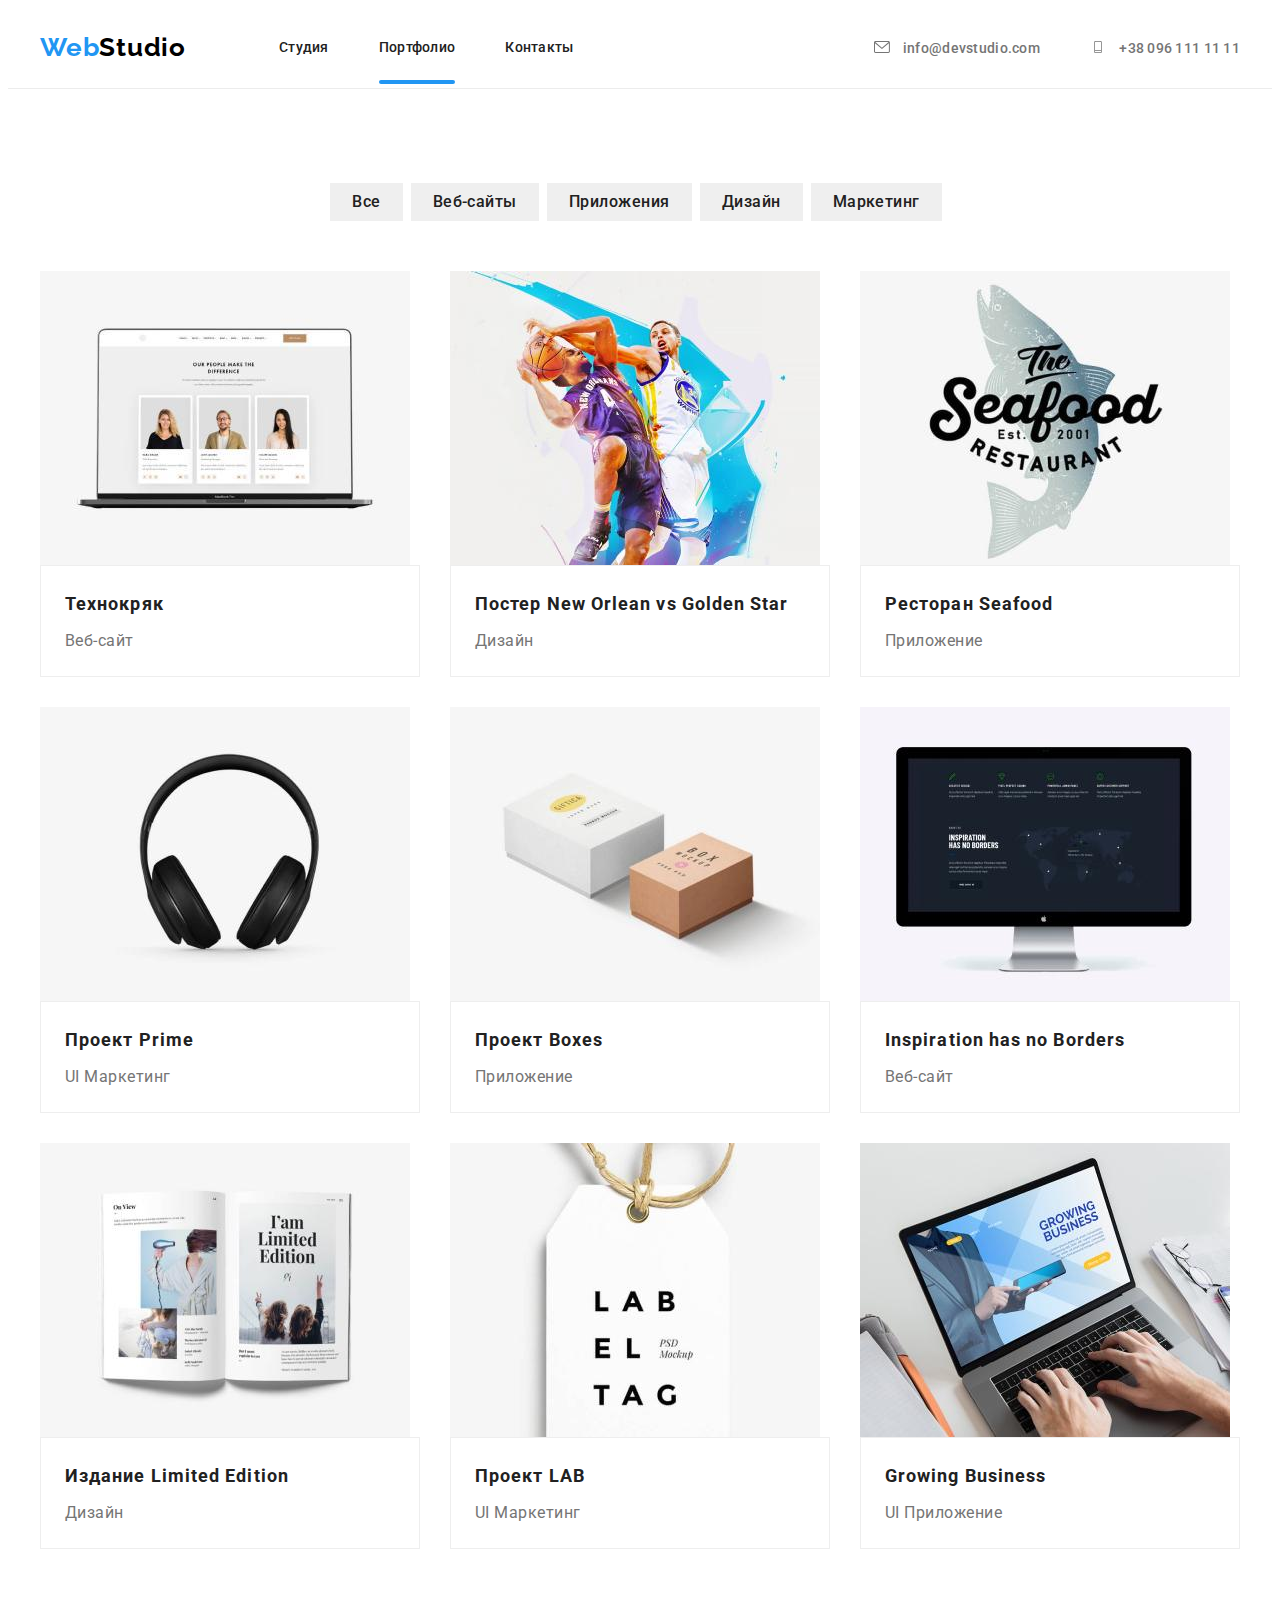
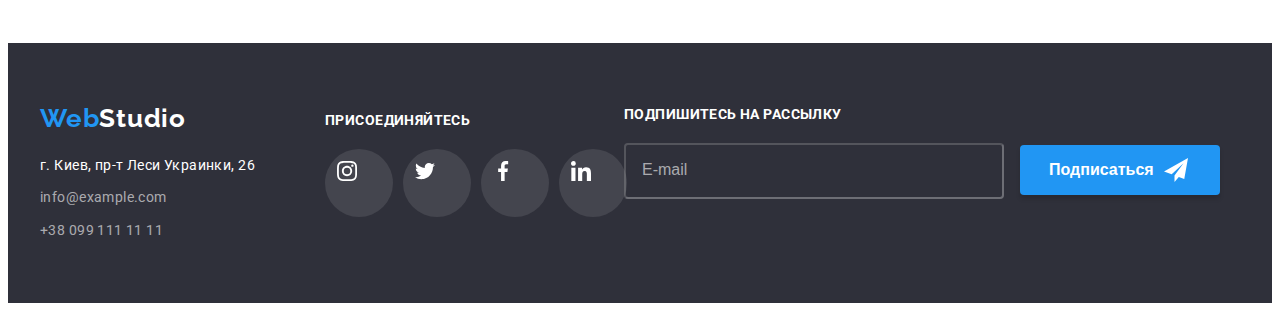
==== portfolio.html @ b55950e6 "hw6-1st-try" ====
<!DOCTYPE html>
<html lang="en">

<head>
  <meta charset="UTF-8" />
  <meta http-equiv="X-UA-Compatible" content="IE=edge" />
  <meta name="viewport" content="width=device-width, initial-scale=1.0" />
  <title>Document</title>
  <link rel="preconnect" href="https://fonts.googleapis.com" />
  <link href="https://fonts.googleapis.com/css2?family=Raleway:wght@700&family=Roboto:wght@400;500;700;900&display=swap"
    rel="stylesheet" />
  <link rel="stylesheet" href="https://cdnjs.cloudflare.com/ajax/libs/modern-normalize/1.1.0/modern-normalize.min.css"
    integrity="sha512-wpPYUAdjBVSE4KJnH1VR1HeZfpl1ub8YT/NKx4PuQ5NmX2tKuGu6U/JRp5y+Y8XG2tV+wKQpNHVUX03MfMFn9Q=="
    crossorigin="anonymous" referrerpolicy="no-referrer" />
  <link rel="stylesheet" href="css/styles.css" />
</head>

<body>
  <header class="header">
    <div class="container header-container portfolio-header-container">
      <a class="header-logo link" href="" lang="en">
        <span class="header-accent">Web</span>Studio</a>
      <nav class="header-nav link">
        <ul class="list menu-list">
          <li class="menu-item">
            <a class="menu-link link" href="index.html">Студия</a>
          </li>
          <li class="menu-item">
            <a class="menu-link menu-link-active link" href="portfolio.html">Портфолио</a>
          </li>
          <li class="menu-item">
            <a class="menu-link link" href="">Контакты</a>
          </li>
        </ul>
      </nav>
      <ul class="header-contacts list">
        <li class="header-contact">
          <a class="header-mail link" href="mailto:info@devstudio.com" class="contacts-link">
            <svg class="contact-icon mail-icon" width="16" height="12">
              <use href="./img/sprite-sd.svg#icon-envelope"></use>
            </svg>
            info@devstudio.com
          </a>
        </li>
        <li class="header-contact">
          <a class="header-tel link" href="tel:+380961111111" class="contacts-link">
            <svg class="contact-icon" width="16" height="12">
              <use href="./img/sprite-sd.svg#icon-cell"></use>
            </svg>
            +38 096 111 11 11
          </a>
        </li>
      </ul>
    </div>
  </header>
  <main>
    <section class="info-section">
      <div class="container">
        <ul class="btn-list list">
          <li class="btn-menu-list">
            <button class="button btn-list-item">Все</button>
          </li>
          <li class="btn-menu-list">
            <button class="button btn-list-item">Веб-сайты</button>
          </li>
          <li class="btn-menu-list">
            <button class="button btn-list-item">Приложения</button>
          </li>
          <li class="btn-menu-list">
            <button class="button btn-list-item">Дизайн</button>
          </li>
          <li class="btn-menu-list">
            <button class="button btn-list-item">Маркетинг</button>
          </li>
        </ul>

        <ul class="items-list list">
          <li class="offer-item">
            <div class="offer-item-overlay">
              <img src="./img/technokryak.jpg" alt="Технокряк" width="370" height="294" />
              <p class="offer-item-text">
                Технокряк это современная площадка распространения коронавируса. Компании используют эту платформу для
                цифрового
                шпионажа и атак на защищённые сервера конкурентов.
              </p>
            </div>
            <div class="item-text">
              <h3 class="list-item">Технокряк</h3>
              <p class="list-item-text">Веб-сайт</p>
            </div>
          </li>

          <li class="offer-item">
            <div class="offer-item-overlay">
              <img src="./img/poster.jpg" alt="Постер New Orlean vs Golden Star" width="370" height="294" />
              <p class="offer-item-text">
                Технокряк это современная площадка распространения коронавируса. Компании используют эту платформу для
                цифрового
                шпионажа и атак на защищённые сервера конкурентов.
              </p>
            </div>
            <div class="item-text">
              <h3 class="list-item">Постер New Orlean vs Golden Star</h3>
              <p class="list-item-text">Дизайн</p>
            </div>
          </li>

          <li class="offer-item">
            <div class="offer-item-overlay">
              <img src="./img/seafood.jpg" alt="Ресторан Seafood" width="370" height="294" />
              <p class="offer-item-text">
                Технокряк это современная площадка распространения коронавируса. Компании используют эту платформу для
                цифрового
                шпионажа и атак на защищённые сервера конкурентов.
              </p>
            </div>

            <div class="item-text">
              <h3 class="list-item">Ресторан Seafood</h3>
              <p class="list-item-text">Приложение</p>
            </div>
          </li>

          <li class="offer-item">
            <div class="offer-item-overlay">
              <img src="./img/prime.jpg" alt="Проект Prime" width="370" height="294" />
              <p class="offer-item-text">
                Технокряк это современная площадка распространения коронавируса. Компании используют эту платформу для
                цифрового
                шпионажа и атак на защищённые сервера конкурентов.
              </p>
            </div>
            <div class="item-text">
              <h3 class="list-item">Проект Prime</h3>
              <p class="list-item-text">UI Маркетинг</p>
            </div>
          </li>

          <li class="offer-item">
            <div class="offer-item-overlay">
              <img src="./img/boxes.jpg" alt="Проект Boxes" width="370" height="294" />
              <p class="offer-item-text">
                Технокряк это современная площадка распространения коронавируса. Компании используют эту платформу для
                цифрового
                шпионажа и атак на защищённые сервера конкурентов.
              </p>
            </div>
            <div class="item-text">
              <h3 class="list-item">Проект Boxes</h3>
              <p class="list-item-text">Приложение</p>
            </div>
          </li>



          <li class="offer-item">
            <div class="offer-item-overlay">
              <img src="./img/inspiration.jpg" alt="Inspiration has no Borders" width="370" height="294" />
              <p class="offer-item-text">
                Технокряк это современная площадка распространения коронавируса. Компании используют эту платформу для
                цифрового
                шпионажа и атак на защищённые сервера конкурентов.
              </p>
            </div>
            <div class="item-text">
              <h3 class="list-item">Inspiration has no Borders</h3>
              <p class="list-item-text">Веб-сайт</p>
            </div>
          </li>

          <li class="offer-item">
            <div class="offer-item-overlay">
              <img src="./img/edition.jpg" alt="Издание Limited Edition" width="370" height="294" />
              <p class="offer-item-text">
                Технокряк это современная площадка распространения коронавируса. Компании используют эту платформу для
                цифрового
                шпионажа и атак на защищённые сервера конкурентов.
              </p>
            </div>
            <div class="item-text">
              <h3 class="list-item">Издание Limited Edition</h3>
              <p class="list-item-text">Дизайн</p>
            </div>
          </li>

          <li class="offer-item">
            <div class="offer-item-overlay">
              <img src="./img/lab.jpg" alt="Проект LAB" width="370" height="294" />
              <p class="offer-item-text">
                Технокряк это современная площадка распространения коронавируса. Компании используют эту платформу для
                цифрового
                шпионажа и атак на защищённые сервера конкурентов.
              </p>
            </div>
            <div class="item-text">
              <h3 class="list-item">Проект LAB</h3>
              <p class="list-item-text">UI Маркетинг</p>
            </div>
          </li>
          <li class="offer-item">
            <div class="offer-item-overlay">
              <img src="./img/business.jpg" alt="Growing Business" width="370" height="294" />
              <p class="offer-item-text">
                Технокряк это современная площадка распространения коронавируса. Компании используют эту платформу для
                цифрового
                шпионажа и атак на защищённые сервера конкурентов.
              </p>
            </div>
            <div class="item-text">
              <h3 class="list-item">Growing Business</h3>
              <p class="list-item-text">UI Приложение</p>
            </div>
          </li>
        </ul>
      </div>
    </section>
  </main>

  <footer class="footer">
    <div class="container footer-info">
      <div class="footer-connect">
        <a class="footer-logo link" href="" lang="en">
          <span class="footer-accent">Web</span>Studio</a>
        <address class="contacts-address">
          <ul class="list">
            <li class="connect-item">
              <a class="footer-address link" href="https://goo.gl/maps/JnVJ7oRj71nepejRA" target="_blank"
                rel="noreferrer noopener">
                г. Киев, пр-т Леси Украинки, 26
              </a>
            </li>
            <li class="connect-item">
              <a class="footer-mail link" href="mailto:info@example.com">
                info@example.com
              </a>
            </li>
            <li class="connect-item">
              <a class="footer-tel link" href="tel:+380991111111">
                +38 099 111 11 11
              </a>
            </li>
          </ul>
        </address>
      </div>
      <div class="social-links">
        <h3 class="social-links-text">Присоединяйтесь</h3>
        <ul class="social-link-list list">
          <li class="social-link-item">
            <a href="" class="social-link" target="_blank" rel="noopener noreferrer">
              <svg class="social-link-icon" width="44" height="44">
                <use href="./img/sprite-sd.svg#icon-instagram"></use>
              </svg>
            </a>
          </li>
          <li class="social-link-item">
            <a href="" class="social-link" target="_blank" rel="noopener noreferrer">
              <svg class="social-link-icon" width="44" height="44">
                <use href="./img/sprite-sd.svg#icon-twitter"></use>
              </svg>
            </a>
          </li>
          <li class="social-link-item">
            <a href="" class="social-link" target="_blank" rel="noopener noreferrer">
              <svg class="social-link-icon" width="44" height="44">
                <use href="./img/sprite-sd.svg#icon-facebook"></use>
              </svg>
            </a>
          </li>
          <li class="social-link-item">
            <a href="" class="social-link" target="_blank" rel="noopener noreferrer">
              <svg class="social-link-icon" width="44" height="44">
                <use href="./img/sprite-sd.svg#icon-linkedin"></use>
              </svg>
            </a>
          </li>
        </ul>
      </div>

      <form action="" class="signup-form">
        <p class="signup">Подпишитесь на рассылку</p>
        <span class="signup-email">
          <label class="">
            <input type="email" class="signup-email-data" name="user-signup-email" placeholder="E-mail"
              pattern="([A-z0-9_.-]{1,})@([A-z0-9_.-]{1,}).([A-z]{2,8})" title="Введите mail@mail.com">

            <button type="submit" class="signup-btn">
              Подписаться
              <svg class="submit-icon" width="24" height="24">
                <use href="./img/sprite-sd.svg#icon-icon-send"></use>
              </svg>
            </button>
          </label>
        </span>
      </form>

    </div>
  </footer>
</body>

</html>
---- css/styles.css ----
:root {
  --header-color: #ffffff;
  --header-logo-color: #000000;
  --header-text-color: #212121;
  --title-color: #212121;
  --text-color: #757575;
  --footer-address-color: #ffffff;
  --footer-contacts-color: rgba(255, 255, 255, 0.6);
  --accent-color: #2196f3;
}

p, h1, h2, h3, h4, h5, h6 {
  margin: 0;
}

ul {
  margin: 0;
  padding: 0;
}

img {
  display: block;
}

button {
  cursor: pointer;
}

body {
  font-family: 'Roboto', sans-serif;
}

.container {
  width: 1200px;
  padding-left: 15px;
  padding-right: 15px;
  margin: 0 auto;
}

.list {
  list-style: none;
}

.link {
  text-decoration: none;
}

/*header*/

.header {
  background-color: var(--header-color);
  padding-top: 24px;
  padding-bottom: 25px;
  border-bottom: 1px solid;
  border-color: #ECECEC;
}

.header-portfolio {
  border-bottom: solid;
  border-color: #ECECEC;
  border-width: 1px;
}

.header-logo {
  font-family: Raleway;
  font-style: normal;
  font-weight: bold;
  font-size: 26px;
  line-height: 1.19;
  letter-spacing: 0.03em;
  color: var(--header-logo-color);
  margin-right: 93px;
  white-space: nowrap;
}

.header-accent {
  font-family: Raleway;
  font-style: normal;
  font-weight: bold;
  font-size: 26px;
  line-height: 1.19;
  letter-spacing: 0.03em;
  color: var(--accent-color);
}

.header-nav {
  display: flex;
  align-items: center;
}

.header-container {
  display: flex;
  align-items: center;
}

.menu-item:not(:last-child) {
margin-right: 50px;
}

.menu-item {
  position: relative;
}

.menu-link-active::after {
  content: '';
  position: absolute;
  background-color: var(--accent-color);
  width: 100%;
  height: 4px;
  border-radius: 2px;
  bottom: -28px;
  right: 0;
}

.menu-link {
  font-weight: 500;
  font-size: 14px;
  line-height: 1.14;
  letter-spacing: 0.02em;
  color: var(--title-color);
  transition: color 250ms cubic-bezier(0.4, 0, 0.2, 1);
}

.menu-list {
  font-weight: 500;
  font-size: 14px;
  line-height: 16px;
  letter-spacing: 0.02em;
  color: var(--header-text-color);
  display: flex;
}

.menu-link:hover,
.menu-link:focus {
  color: var(--accent-color);
}



.header-tel,
.header-mail {
  font-weight: 500;
  font-size: 14px;
  line-height: 1.14;
  letter-spacing: 0.02em;
  color: var(--text-color);
  transition: color 1250ms cubic-bezier(0.4, 0, 0.2, 1);
  
}

.header-tel:hover,
.header-tel:focus {
  color: var(--accent-color);
  cursor: pointer;
}

.header-mail:hover,
.header-mail:focus {
  color: var(--accent-color);
  cursor: pointer;
}

.contact-icon {
  margin-right: 10px;
  align-items: center;
}

.contact-icon {
  fill: var(--text-color);
  transition: fill  1250ms cubic-bezier(0.4, 0, 0.2, 1);
}

.header-mail:hover .contact-icon,
.header-mail:focus .contact-icon{
  fill: var(--accent-color);
}

.header-tel:hover .contact-icon,
.header-tel:focus .contact-icon{
  fill: var(--accent-color);
}

.header-contacts {
  display: inline-flex;
  margin-left: auto;
}

.header-contact:not(:last-child) {
  margin-right: 50px;
}

/*main-page*/

.hero-section {
  /* background-color: #2f303a; */
  align-items: center;
  padding-top: 200px;
  padding-bottom: 200px;
  max-width: 1600px;
  height: 600px;
  margin-left: auto;
  margin-right: auto;
  background-image: linear-gradient( rgba(47, 48, 58, 0.4), rgba(47, 48, 58, 0.4) ), url(../img/hero-bg.jpg);
  background-repeat: no-repeat;
  background-position: center;
  background-size: cover;
}

.hero-text {
  min-width: 696px;
  color: var(--header-color);
  font-weight: 900;
  font-size: 44px;
  line-height: 1.36;
  text-align: center;
  letter-spacing: 0.06em;
  text-transform: uppercase;
  width: 696px;
  display: block;
  margin: 0 auto;
  margin-bottom: 30px;
}

.hero-btn {
  font-weight: bold;
  font-size: 16px;
  line-height: 1.87;
  text-align: center;
  letter-spacing: 0.06em;
  border-radius: 4px;
  border-color: transparent;
  color: var(--header-color);
  background-color: var(--accent-color);
  min-Width: 200px;
  height: 50px;
  display: block;
  margin: 0 auto;
  transition: box-shadow 250ms cubic-bezier(0.4, 0, 0.2, 1);
}

.hero-btn:hover, .hero-btn:focus {
  box-shadow: 0px 4px 4px 0px rgba(0, 0, 0, 0.25); 
}

.button {cursor: pointer;}

/*advantage*/

.advantage {
  padding-top: 94px;
  padding-bottom: 94px;
  display: flex;
  }

.advantage-text {
  width: 270px;
  
  }

  .advantage-text:not(:last-child) {
  margin-right: 30px;
  }

.advantage-text-list {
  display: flex;
}

.advantage-detail {
  width: 270px;
  height: 120px;
  background-color: #F5F4FA;
  margin-bottom: 30px;
  display: flex;
  justify-content: center;
  align-items: center; 
  padding: 25px 100px 25px 100px;
}

.adv-detail-icon {
  display: flex;
  justify-content: center;
}

.advantage-item {
  font-weight: bold;
  font-size: 14px;
  line-height: 1.14;
  letter-spacing: 0.03em;
  text-transform: uppercase;
  color: var(--header-text-color);
  margin-bottom: 10px;
}

.advantage-detail-item {
  font-weight: normal;
  font-size: 14px;
  line-height: 1.71;
  letter-spacing: 0.03em;
  color: var(--text-color);
  width: 270px;
}

/*activities*/

.activities-container {
padding-bottom: 94px;
}

.activities-list {
  display: flex;
  margin-top: 50px;
}

.activities-text:not(:last-child) {
  margin-right: 30px;
}

.activities-text {
  position: relative;
}

.activities-sign {
position: absolute;
display: flex;
justify-content: center;
align-items: center;
bottom: 0;
width: 100%;
}

.activities-sign-text {

font-weight: bold;
font-size: 14px;
line-height: 1.14;
letter-spacing: 0.03em;
text-transform: uppercase;
background-color: rgba(47, 48, 58, 0.8);
color: #FFFFFF;
width: 100%;
height: 70px;
text-align: center;
padding-top: 27px;
}

.activities-header,
.team {
  font-weight: bold;
  font-size: 36px;
  line-height: 1.17;
  text-align: center;
  letter-spacing: 0.03em;
  color: var(--header-text-color);
  margin-bottom: 50px;
}

.team-text {
  padding-top: 94px;
  padding-bottom: 94px;
  background-color: #F5F4FA;
}

.team-members {
display: flex;
}

.member-text:not(:last-child) {
  margin-right: 30px;
}

.member-text {
box-shadow: 0px 4px 4px 0px rgba(0, 0, 0, 0.25);
background-color: #fff;
}

.member-item {
  padding-top: 30px;
  padding-bottom: 30px;
}

.team-member {
  font-weight: 500;
  font-size: 16px;
  line-height: 1.19;
  letter-spacing: 0.03em;
  text-align: center;
  color: var(--header-text-color);

}

.team-member-occupation {
  font-weight: normal;
  font-size: 16px;
  line-height: 1.19;
  text-align: center;
  letter-spacing: 0.03em;
  color: var(--text-color);
  padding-top: 10px;
  margin-bottom: 16px;
}

.team-contacts {
  display: flex;
  align-items: center;
  justify-content: center;
}
.team-contact {
  border-radius: 50px;
  background-color: rgba(255, 255, 255, 0.1);
  padding: 12px;
  display: flex;
  transition: background-color 250ms cubic-bezier(0.4, 0, 0.2, 1);
}

.team-contacts-detail {
  margin-right: 10px;
  width: 44px;
  height: 44px;
}

.team-contact-icon {
  fill: #AFB1B8;
  width: 20px;
  height: 20px;
  transition: fill 250ms cubic-bezier(0.4, 0, 0.2, 1);
}

.team-contact:hover, 
.team-contact:focus {
background-color: var(--accent-color);
}

.team-contact:hover .team-contact-icon, 
.team-contact:focus .team-contact-icon {
fill: #FFFFFF;
}

/* clients */

.clients {
  padding-bottom: 94px;
  padding-top: 94px;
}

.clients-item {
  font-weight: bold;
  font-size: 36px;
  line-height: 1.17;
  text-align: center;
  letter-spacing: 0.03em;
  color: var(--header-text-color);
  margin-bottom: 50px;
}

.clients-list {
  display: flex;
  justify-content: center;
}

.client-detail-icon {
  display: flex;
  justify-content: center;
  fill: #AFB1B8;
  transition: fill 250ms cubic-bezier(0.4, 0, 0.2, 1);
}

.client-detail {
  width: 170px;
  height: 92px;
  border: solid;
  border-color: #AFB1B8;
  border-width: 1px;
  border-radius: 4px;
display: flex;
align-items: center;
justify-content: center;
transition: border-color 250ms cubic-bezier(0.4, 0, 0.2, 1);
}

.client:not(:last-child) {
  margin-right: 30px;
}


.client-detail:hover, 
.client-detail:focus {
  border-color: var(--accent-color);
}

.client-detail:hover .client-detail-icon, 
.client-detail:focus .client-detail-icon {
  fill: var(--accent-color);
}


/*footer and contacts*/

.footer {
background-color: #2f303a;
padding-top: 60px;
padding-bottom: 60px;
}

.footer-info {
  display: flex;
  align-items: center;
}

.footer-connect {
  margin-right: 70px;
}

.connect-item:not(:last-child) {
  margin-bottom: 9px;
}

.footer-logo {
  font-family: Raleway;
  font-style: normal;
  font-weight: bold;
  font-size: 26px;
  line-height: 1.19;
  letter-spacing: 0.03em;
  color: var(--header-color);
  white-space: nowrap;
}

.footer-accent {
  font-family: Raleway;
  font-style: normal;
  font-weight: bold;
  font-size: 26px;
  line-height: 1.19;
  letter-spacing: 0.03em;
  color: var(--accent-color);
}

.connect-item:not(:last-child) {
  margin-bottom: 9px;
}

.contacts-address {
  font-style: inherit;
  font-size: 14px;
  line-height: 1.71;
  letter-spacing: 0.03em;
  color: var(--header-color);
  margin-top: 20px;
}

.footer-address {
font-size: 14px;
line-height: 1.71;
letter-spacing: 0.03em;
color: var(----footer-address-color);
transition: color 250ms cubic-bezier(0.4, 0, 0.2, 1);
}

.footer-mail,
.footer-tel {
  font-weight: normal;
  font-size: 14px;
  line-height: 1.71;
  letter-spacing: 0.03em;
  color: var(--footer-contacts-color);
  transition: color 250ms cubic-bezier(0.4, 0, 0.2, 1);
}

.footer-mail:hover,
.footer-mail:focus {
  color: var(--accent-color);
}

.footer-tel:hover,
.footer-tel:focus {
  color: var(--accent-color);
}

.footer-address:hover,
.footer-address:focus {
  color: var(--accent-color);
}

.social-links {
  width: 206px;
  height: 80px;
margin-bottom: 40px;
margin-right: 93px;
}

.social-link-icon {
  width: 20px;
  height: 20px;
  fill: var(--header-color);
  
}

.social-link {
  width: 44px;
  height: 44px;
  border-radius: 50px;
  background-color: rgba(255, 255, 255, 0.1);
  padding: 12px;
  display: flex;
  transition: background-color 250ms cubic-bezier(0.4, 0, 0.2, 1);
}

.social-link:hover, 
.social-link:focus {
  background-color: var(--accent-color);
}

.social-links-text {
  font-weight: bold;
  font-size: 14px;
  line-height: 1.14;
  letter-spacing: 0.03em;
  text-transform: uppercase;
  color: var(--header-color);
  text-align: justify;
}

.social-link-item {
  margin-right: 10px;
  
}

.social-link-list {
  display: flex;
  align-items: center;
  margin-top: 20px;
}

.signup-form {
  display: block;
margin-bottom: 40px;
}



.signup-email-data {
  border-radius: 1px solid ;
  border-color: rgba(255, 255, 255, 0.3);
  border-radius: 4px;
  background-color: transparent;
  width: 358px;
  height: 50px;
padding-left: 16px;
margin-right: 12px;
color:var(--header-color)
}

.signup-email-data::placeholder {
font-size: 16px;
Line-height: 1.07;
color: rgba(255, 255, 255, 0.6);
}  


.signup {
margin-bottom: 20px;
  font-weight: bold;
  font-size: 14px;
  line-height: 1.14;
  letter-spacing: 0.03em;
  text-transform: uppercase;
  color: var(--header-color);
  text-align: justify;
}

.signup-email {
  display: flex;
  align-content: center;
  justify-content: center;
}


.signup-btn {
  display: inline-flex;
  border: none;
  width: 200px;
  height: 50px;
  padding: 10px 28px 10px 29px;
  font-weight: 700;
  font-size: 16px;
  line-height: 1.87;
  align-items: center;
  text-align: center;
  background-color: var(--accent-color);
  box-shadow: 0px 4px 4px rgb(0 0 0 / 15%);
  border-radius: 4px;
  color: var(--header-color);
  transition: box-shadow 250ms cubic-bezier(0.4, 0, 0.2, 1);
}

.signup-btn:hover, 
.signup-btn:focus {
  box-shadow: 0px 4px 4px 0px rgba(0, 0, 0, 0.25);
}

.submit-icon {
fill: var(--header-color);
margin-left: 10px;
}

/*portfolio*/

.info-section {
  padding-top: 94px;
  padding-bottom: 94px;
}

.btn-list {
display: flex;
justify-content: center;
margin-right: 8px;
margin-bottom: 50px;
}

.btn-list-item {
font-family: Roboto;
font-weight: 500;
font-size: 16px;
line-height: 1.62;
text-align: center;
letter-spacing: 0.03em;
color: var(--header-text-color);
padding-top: 6px;
padding-bottom: 6px;
padding-right: 22px;
padding-left: 22px;
border: none;
transition: background-color 250ms cubic-bezier(0.4, 0, 0.2, 1),
color 250ms cubic-bezier(0.4, 0, 0.2, 1), 
border-radius 250ms cubic-bezier(0.4, 0, 0.2, 1), 
box-shadow 250ms cubic-bezier(0.4, 0, 0.2, 1);
}

.btn-menu-list:not(:last-child) {
  margin-right: 8px;
}


.btn-list-item:hover, 
.btn-list-item:focus {
  background-color: var(--accent-color);
  color: var(--header-color);
  border-radius: 4px;
  box-shadow: 0px 4px 4px 0px rgba(0, 0, 0, 0.25); 
}

.list-item {
font-weight: bold;
font-size: 18px;
line-height: 2;
letter-spacing: 0.06em;
color: var(--header-text-color);
}

.list-item-text {
font-size: 16px;
line-height: 1.87;
letter-spacing: 0.03em;
color: var(--text-color);
}

.items-list {
  display: flex;
  flex-wrap: wrap;
  margin-left: -30px;
  margin-top: -30px;
}

.offer-item {
  flex-basis: calc(100% / 3 - 30px);
  margin-left: 30px;
  margin-top: 30px;
  transition: box-shadow 250ms cubic-bezier(0.4, 0, 0.2, 1)
}

.offer-item:hover, 
.offer-item:focus {
  box-shadow: 0px 4px 4px 0px rgba(0, 0, 0, 0.25); 
  cursor: pointer;
}

.offer-item:hover .offer-item-text {
  transform: translateY(0);
}

.offer-item-overlay {
  position: relative;
  overflow: hidden;
}

.offer-item-text {
  position: absolute;
  padding: 63px 24px;
  top: 0;
  left: 0;
  color: var(--footer-address-color);
  font-size: 18px;
  line-height: 1.56;
  letter-spacing: 0.03em;
  background-color: rgba(33, 150, 243, 0.9);
  transform: translateY(100%);
  transition: transform 250ms cubic-bezier(0.4, 0, 0.2, 1);
}


.item-text {
  padding: 20px 24px 20px 24px;
  border: solid;
  border-width: 1px;
  border-color: #EEEEEE;
} 

.list-item-text {
  margin-top: 4px;
}

.list-item-text {
  justify-content: space-between;
  align-content: center;
}

/* backdrop */

.backdrop {
  width: 100%;
  height: 100%;
  position: fixed;
  top: 0;
  background-color: rgba(0, 0, 0, 0.2);
  transition: opacity 500ms linear, visibility 500ms linear;
}

.modal {
  position: absolute;
  width: 528px;
  height: 582px;
  background-color: #fff;
  border-radius: 4px;
  top: 50%;
  left: 50%;
  transform: translate(-50%, -50%);
    padding:40px;
}

.modal-close {
  background-color: transparent;
  border: 1px solid rgba(0, 0, 0, 0.1);
  border-radius: 50%;
height: 30px;
width: 30px;
position: absolute;
top: 8px;
right: 8px;
display: flex;
align-items: center;
justify-content: center;
transition: fill 250ms cubic-bezier(0.4, 0, 0.2, 1);
}

.close {
transition: fill 250ms cubic-bezier(0.4, 0, 0.2, 1);
}

.modal-close:hover .close, 
.modal-close:focus .close {
  fill:var(--accent-color)
}

.modal-form {
  display: flex;
  flex-direction: column;

}

.form-header {
font-weight: bold;
font-size: 20px;
line-height: 1,15;
text-align: center;
letter-spacing: 0.03em;
color: var(--header-text-color);
margin-bottom: 12px;
}



.form-data {
width: 100%;
height: 40px;
border: 1px solid rgba(33, 33, 33, 0.2);
border-radius: 4px;
margin-bottom: 10px;
padding-left: 30px;
padding-top: 12px;
padding-bottom: 12px;
position: relative;
transition: border-color 250ms cubic-bezier(0.4, 0, 0.2, 1);

}

.form-data:focus {
  outline: none;
  border-color: var(--accent-color);
}


.form-comment {
width: 100%;
height: 120px;
border: 1px solid rgba(33, 33, 33, 0.2);
border-radius: 4px;
margin-bottom: 20px;
margin-top: 4px;
resize: none;
padding: 12px 16px;
transition: border-color 250ms cubic-bezier(0.4, 0, 0.2, 1);
}

.form-comment:focus {
  outline: none;
  border-color: var(--accent-color);
}

.form-comment::placeholder {
font-size: 12px;
line-height: 14px;
letter-spacing: 1,16;
color: rgba(117, 117, 117, 0.5);
}

.form-wrap {
  position: relative;
  margin-top: 4px;
}

.form-icon {
position: absolute;
top: 50%;
left: 12px;
transform: translateY(-50%);
transition: fill 250ms cubic-bezier(0.4, 0, 0.2, 1);
}

.form-data:focus + .form-icon {
  fill: var(--accent-color);
}

.form-data {
  margin-top: 4px;
}

.form-btn {
  font-weight: bold;
  font-size: 16px;
  line-height: 1.87;
  text-align: center;
  letter-spacing: 0.06em;
  border: none;
  border-radius: 4px;
  color: var(--header-color);
  background-color: var(--accent-color);
  min-Width: 200px;
  height: 50px;
  display: block;
  margin: 0 auto;
  transition: box-shadow 250ms cubic-bezier(0.4, 0, 0.2, 1);
}

.form-btn:hover, .form-btn:focus {
  box-shadow: 0px 4px 4px 0px rgba(0, 0, 0, 0.25); 
}

.form-textspace {
font-size: 12px;
Line height: 1.17;
color: #757575;
}

.form-checkbox {
  display: flex;
  align-items: center;
  justify-content: center;
  position: relative;
  margin-bottom: 30px;
}

.outer-checkbox {
display: flex;
align-items: center;
justify-content: center;
position: absolute;
left: 0;
margin-left: 15px;
width: 16px;
height: 15px;
border: 2px solid var(--header-text-color);
border-radius: 4px;
box-shadow: 0px 4px 4px rgba(0, 0, 0, 0.25);
cursor: pointer;

}


.check {
  appearance: none;
  position: absolute;
 }

.check:checked + .outer-checkbox {
  background-color: transparent;
  background-image: url(../img/check.svg);
  border: none;
  display: block;
  align-content: center;
  justify-content: center;
  width: 16px;
  height: 15px;
}



.checkbox-text {
font-size: 14px;
line-height: 1.46;
Align: Left;
Letter-spacing: 3%;
color: #757575
}

.backdrop.is-hidden {
visibility: hidden;
opacity: 0;
pointer-events: none;
}
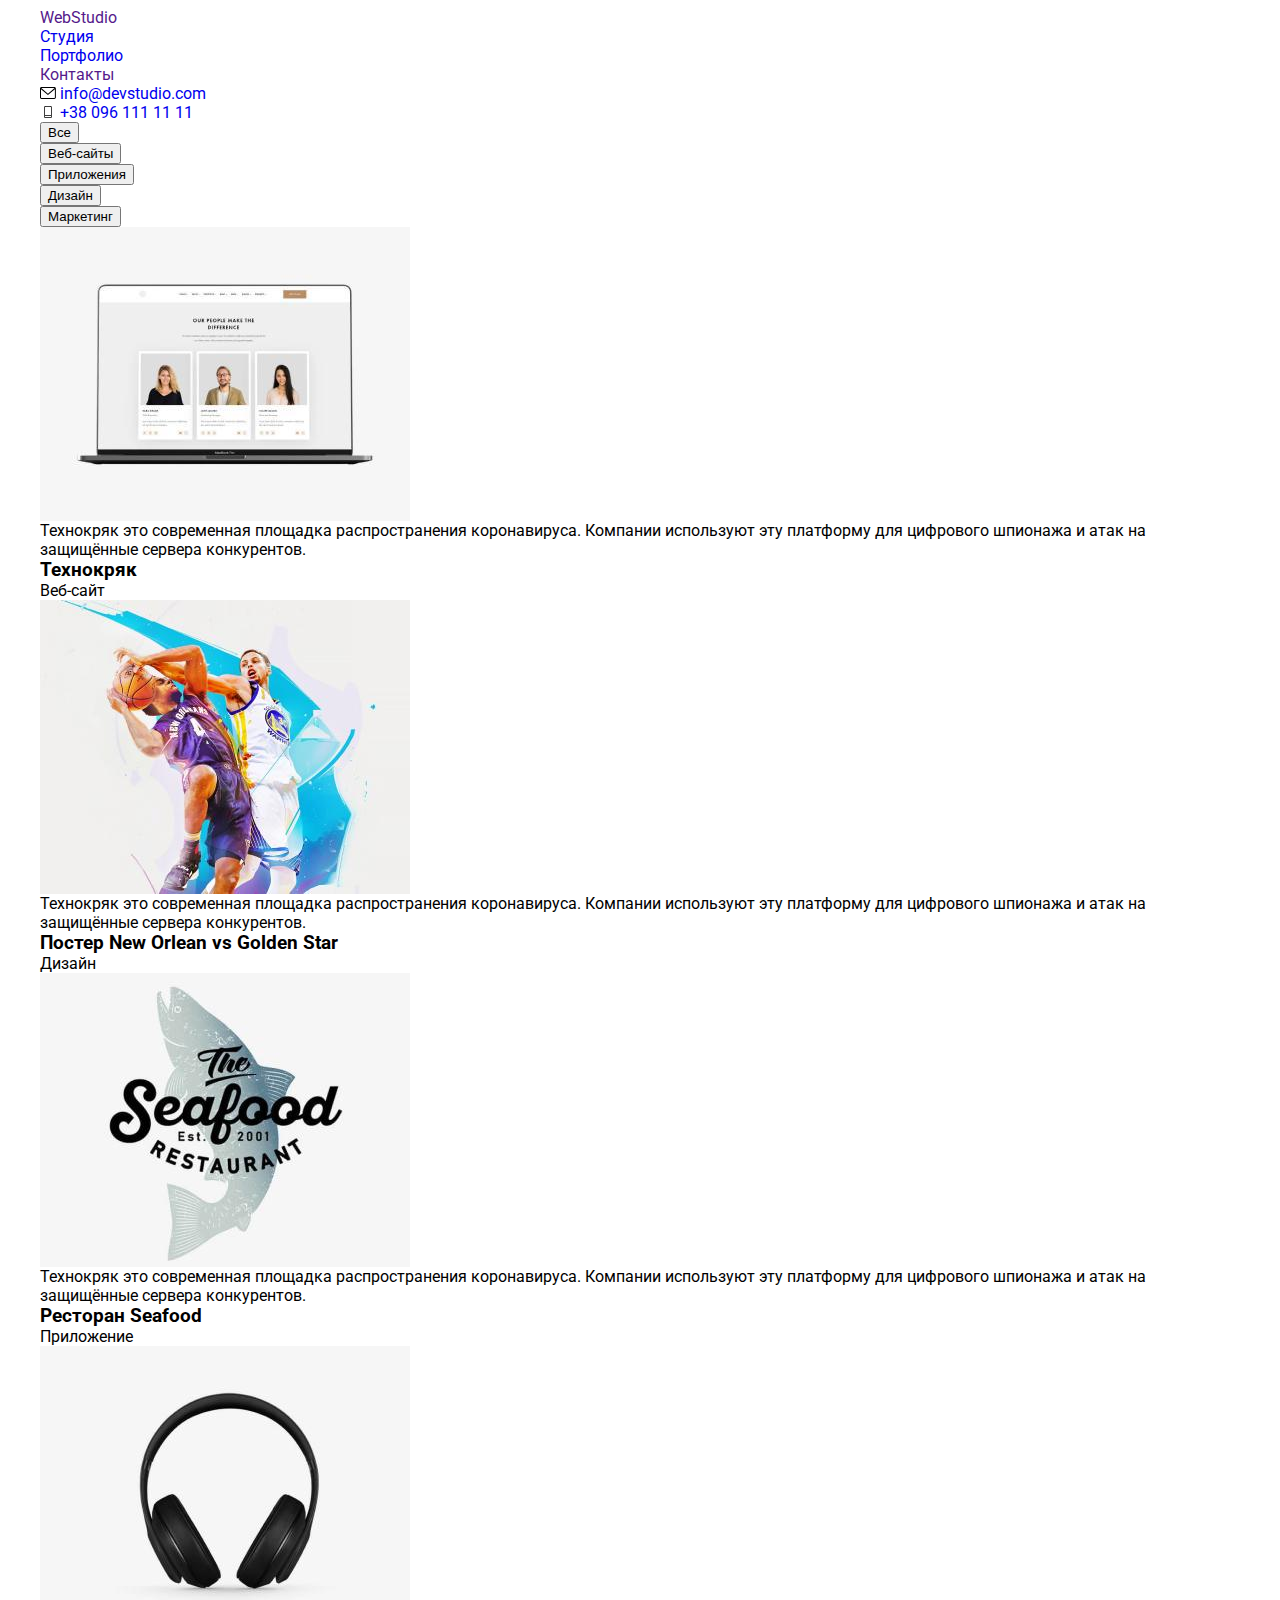
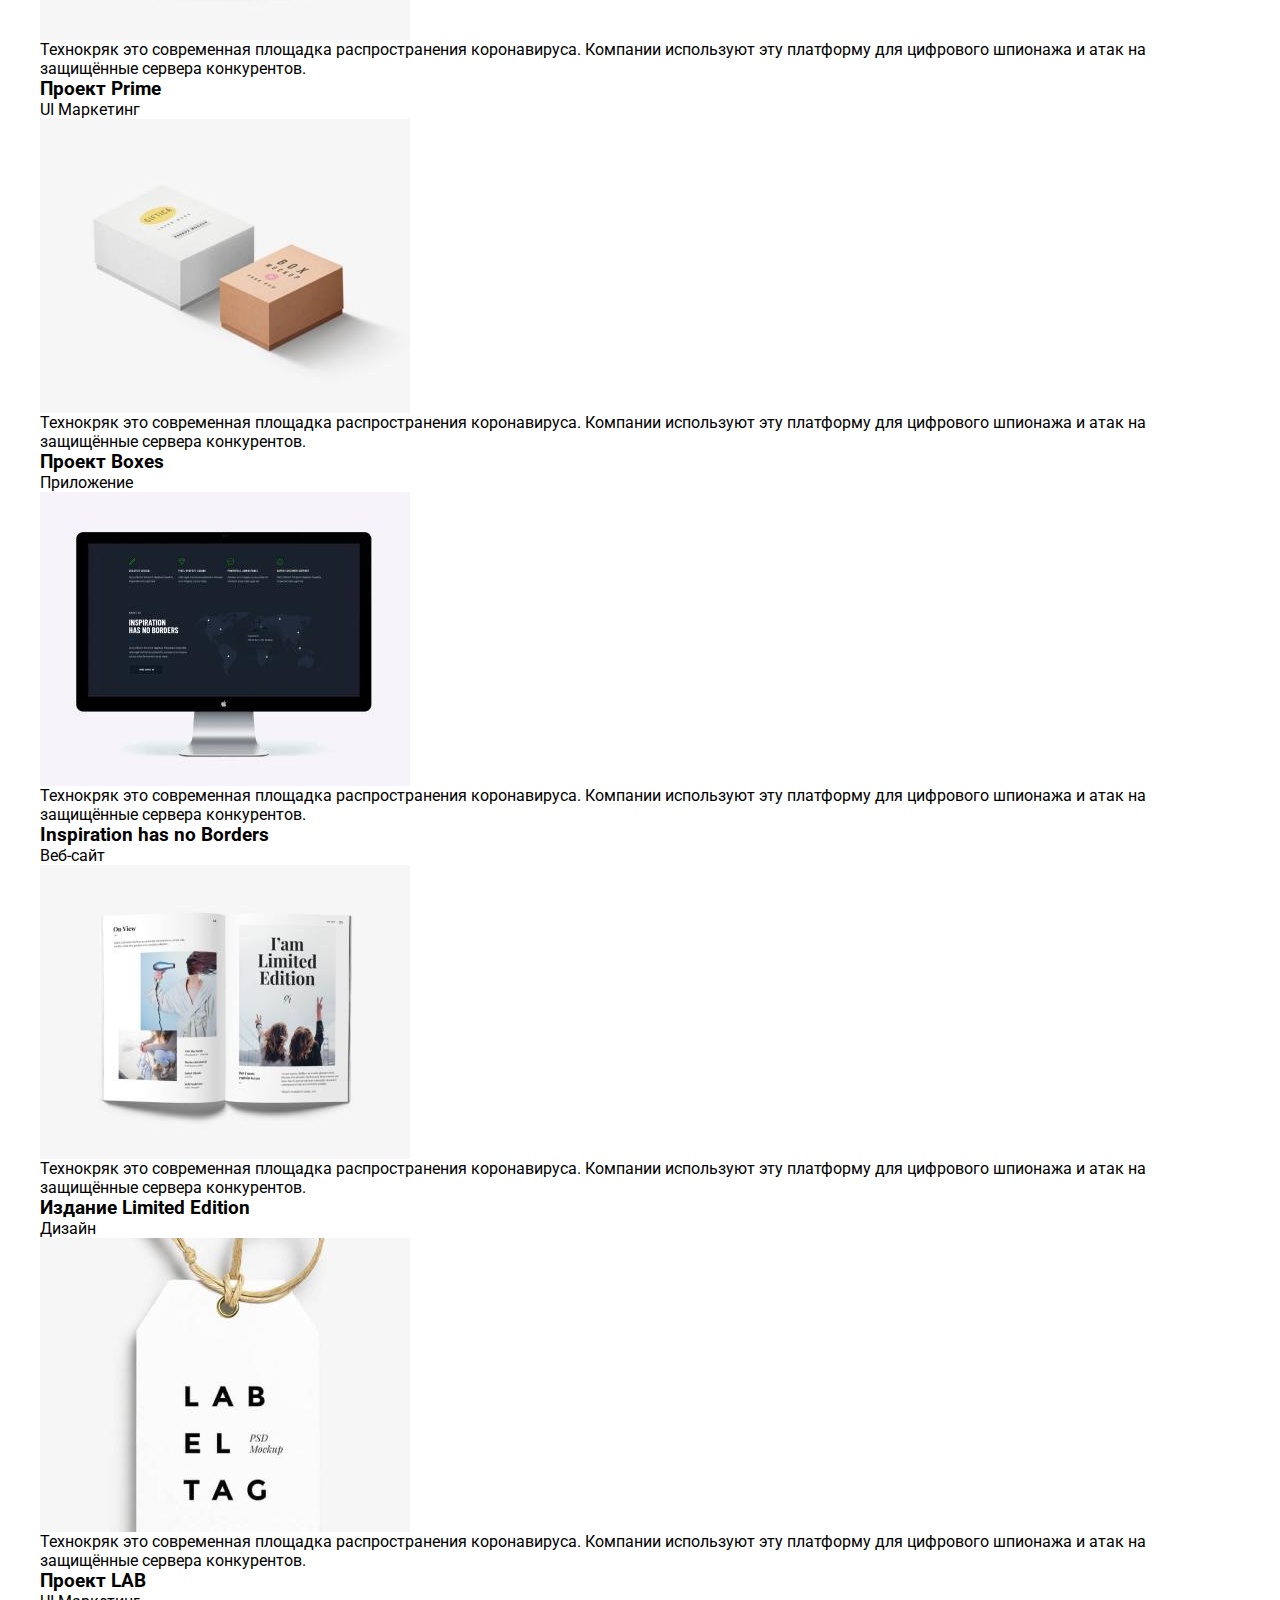
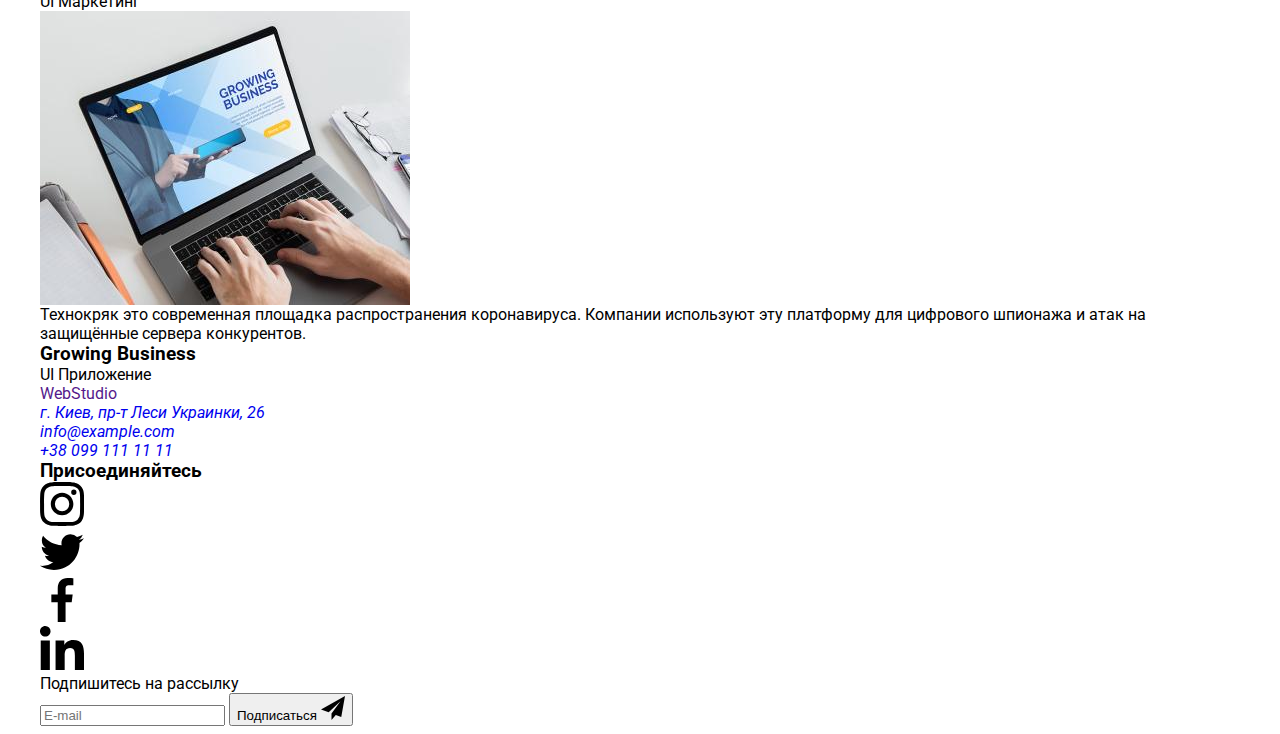
==== commit 962e6403: "hw7-broken" ====
--- a/portfolio.html
+++ b/portfolio.html
@@ -12,7 +12,7 @@
   <link rel="stylesheet" href="https://cdnjs.cloudflare.com/ajax/libs/modern-normalize/1.1.0/modern-normalize.min.css"
     integrity="sha512-wpPYUAdjBVSE4KJnH1VR1HeZfpl1ub8YT/NKx4PuQ5NmX2tKuGu6U/JRp5y+Y8XG2tV+wKQpNHVUX03MfMFn9Q=="
     crossorigin="anonymous" referrerpolicy="no-referrer" />
-  <link rel="stylesheet" href="css/styles.css" />
+  <link rel="stylesheet" href="./css/main.min.css" />
 </head>
 
 <body>
--- a/css/main.min.css
+++ b/css/main.min.css
@@ -0,0 +1,2 @@
+:root{--header-color: #ffffff;--header-logo-color: #000000;--header-text-color: #212121;--title-color: #212121;--text-color: #757575;--footer-address-color: #ffffff;--footer-contacts-color: rgba(255, 255, 255, 0.6);--accent-color: #2196f3}body{font-family:'Roboto', sans-serif}p,h1,h2,h3,h4,h5,h6{margin:0}ul{margin:0;padding:0}img{display:block}button{cursor:pointer}.container{width:1200px;padding-left:15px;padding-right:15px;margin:0 auto}.list{list-style:none}.link{text-decoration:none}
+/*# sourceMappingURL=main.min.css.map */